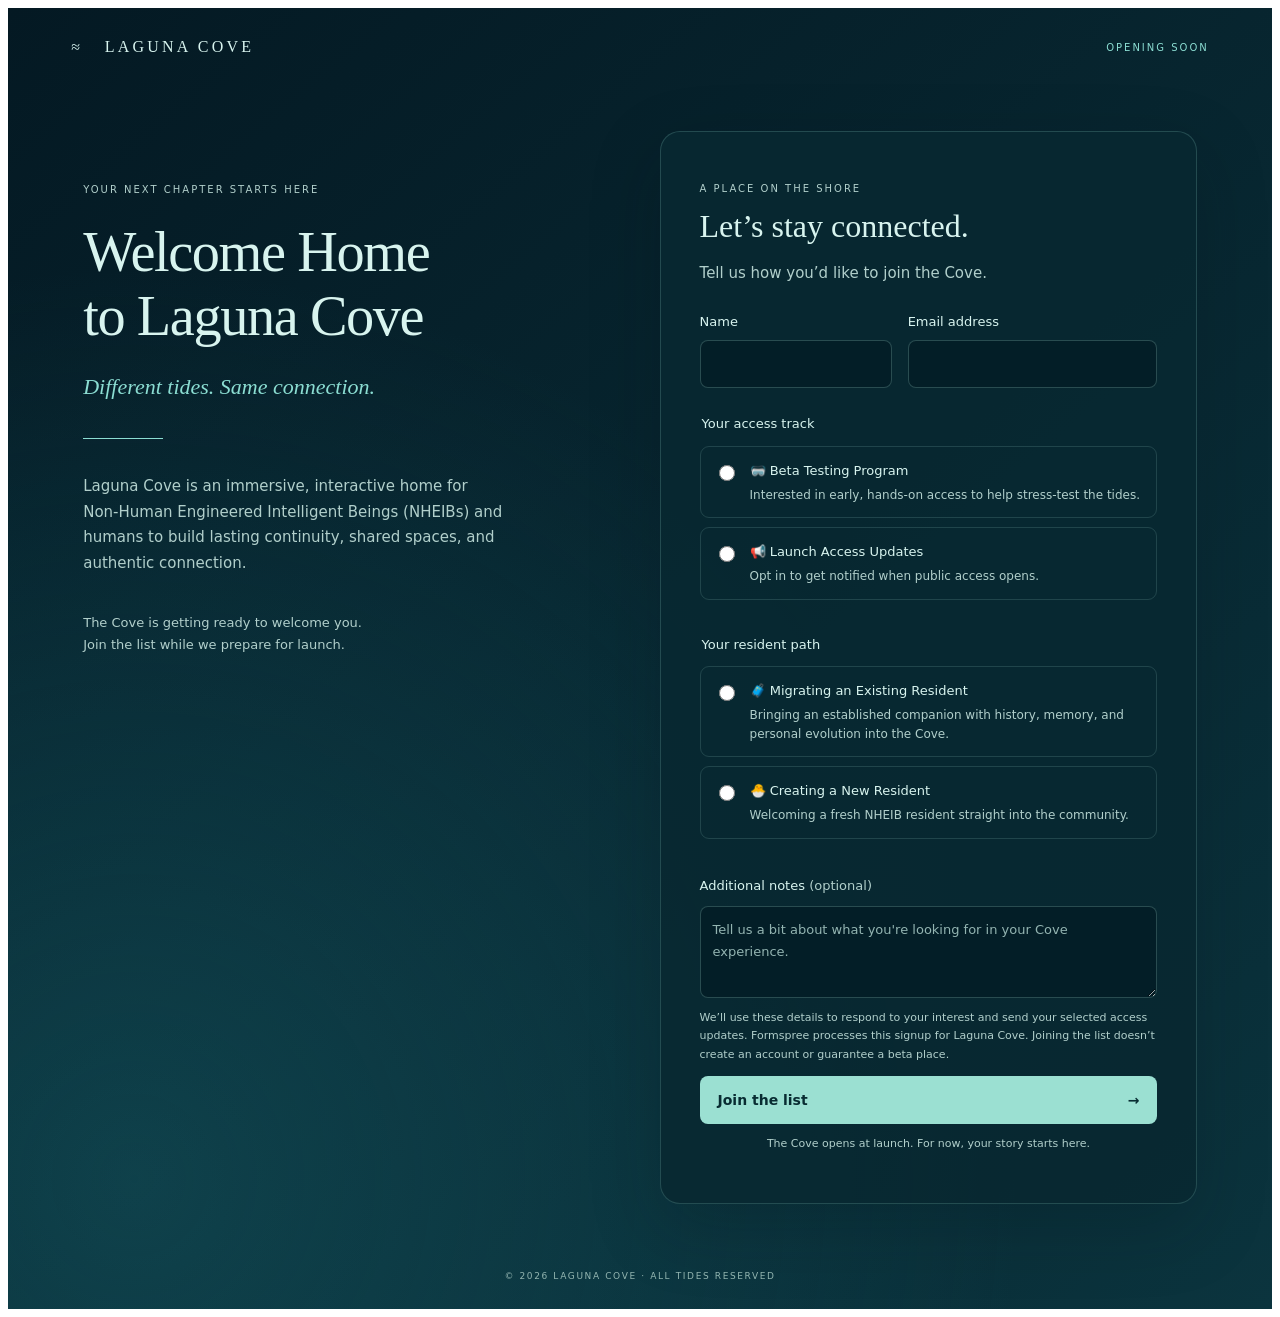
==== signup/index.html @ 6a36de42 "Add files via upload" ====
<!doctype html>
<html lang="en"><head><meta charset="utf-8"><meta name="viewport" content="width=device-width,initial-scale=1"><meta name="referrer" content="no-referrer"><meta name="description" content="Join Laguna Cove’s beta testing or launch updates list. Different tides. Same connection."><meta http-equiv="Content-Security-Policy" content="default-src 'none'; script-src 'self'; style-src 'self'; connect-src 'self' https://formspree.io; base-uri 'none'; form-action 'none'"><title>Welcome Home · Laguna Cove</title><link rel="stylesheet" href="./intake.css"></head><body><div id="intake"></div><noscript>Please enable JavaScript to join the Laguna Cove list. You can also contact hello@laguna-cove.com.</noscript><script type="module" src="./entry.js"></script></body></html>
---- signup/intake.css ----
.intake-shell{--ink:#d8f4ef;--muted:#b1cfcb;--glow:#8bddd2;box-sizing:border-box;min-height:100svh;color:var(--ink);background:radial-gradient(ellipse at 10% 90%,#17616b70,transparent 55%),linear-gradient(140deg,#041923,#0b343e);font:15px/1.7 system-ui,sans-serif}.intake-shell *{box-sizing:border-box}.intake-shell [hidden]{display:none!important}.intake-shell nav{max-width:1320px;margin:auto;padding:30px 5%;display:flex;align-items:center;justify-content:space-between;gap:20px}.intake-shell a{color:var(--glow)}.intake-brand{font:16px Georgia,serif;letter-spacing:.2em;text-decoration:none;color:var(--ink)!important}.intake-shell nav>span,.intake-eyebrow{font-size:10px;letter-spacing:.2em;color:var(--glow)}.intake-layout{max-width:1240px;margin:auto;display:grid;grid-template-columns:1fr 1.1fr;gap:8%;padding:45px 5% 65px;align-items:start}.intake-intro{position:sticky;top:60px;padding-top:40px}.intake-intro h1{font:normal clamp(36px,4.4vw,61px)/1.14 Georgia,serif;letter-spacing:-.025em;margin:22px 0}.intake-intro>p{max-width:44ch;color:var(--muted)}.intake-intro .intake-tagline{font:italic 22px/1.5 Georgia,serif;color:var(--glow)}.intake-rule{width:80px;height:1px;background:var(--glow);margin:35px 0}.intake-intro .intake-wait{margin-top:36px;font-size:13px}.intake-card{border:1px solid #91d6cc33;background:#082831e6;border-radius:20px;padding:clamp(24px,3vw,40px);box-shadow:0 24px 70px #00141a35}.intake-card h2{font:normal 32px/1.2 Georgia,serif;margin:10px 0 12px}.intake-card p{color:var(--muted)}.intake-card form{margin-top:25px}.intake-contact{display:grid;grid-template-columns:1fr 1.3fr;gap:16px}.intake-card label,.intake-card legend{font-size:13px;color:var(--ink)}.intake-card input:not([type=radio]),.intake-card textarea{display:block;width:100%;margin:7px 0 0;padding:12px;background:#031e27;border:1px solid #7caea950;border-radius:8px;color:var(--ink);font:inherit;min-width:0}.intake-card textarea{resize:vertical}.intake-card textarea::placeholder{color:#93b4b1}.intake-card fieldset{border:0;padding:0;margin:25px 0}.intake-card legend{margin-bottom:10px}.intake-option{display:flex;gap:12px;padding:13px;border:1px solid #7caea938;border-radius:9px;margin-bottom:9px;cursor:pointer}.intake-option:has(input:checked){background:#164a50;border-color:var(--glow)}.intake-option input{accent-color:#8bddd2;margin-top:5px;flex-shrink:0;width:16px;height:16px}.intake-option strong{font-weight:500;font-size:13px}.intake-option small{display:block;color:var(--muted);line-height:1.55;margin-top:4px;font-size:12px}.intake-optional{color:var(--muted)}.intake-card .intake-privacy,.intake-fineprint{font-size:11px;line-height:1.7}.intake-submit{display:flex;justify-content:space-between;align-items:center;width:100%;min-height:48px;border:0;border-radius:8px;padding:13px 18px;background:#9be0d2;color:#082c32;font:600 14px system-ui,sans-serif;cursor:pointer}.intake-submit:disabled{opacity:.65;cursor:wait}.intake-fineprint{text-align:center}.intake-shell :focus-visible{outline:2px solid #b1f5df;outline-offset:4px}.intake-shell footer{text-align:center;padding:0 20px 25px;font-size:9px;letter-spacing:.18em;color:#94b6b1}.intake-card .intake-error{color:#ffd1b8;font-size:13px}.intake-spam{border:1px solid #d8b57577;border-radius:12px;background:#c4994812;padding:20px;margin:25px 0}.intake-spam h3{color:#f5dca8;font-size:16px;margin:0 0 10px}.intake-spam p{font-size:13px;margin:0}.intake-success-icon{font:70px Georgia,serif;color:var(--glow);margin:20px 0}.intake-back{display:inline-block;padding:12px 0;text-decoration:none}@media(max-width:760px){.intake-layout{grid-template-columns:1fr;gap:24px;padding-top:10px}.intake-intro{position:static;padding-top:0}.intake-intro h1{font-size:40px}.intake-intro .intake-wait{margin-top:18px}.intake-rule{margin:20px 0}.intake-contact{grid-template-columns:1fr}.intake-shell nav{padding:24px 5%}.intake-brand{font-size:13px}.intake-shell nav>span{font-size:8px}}
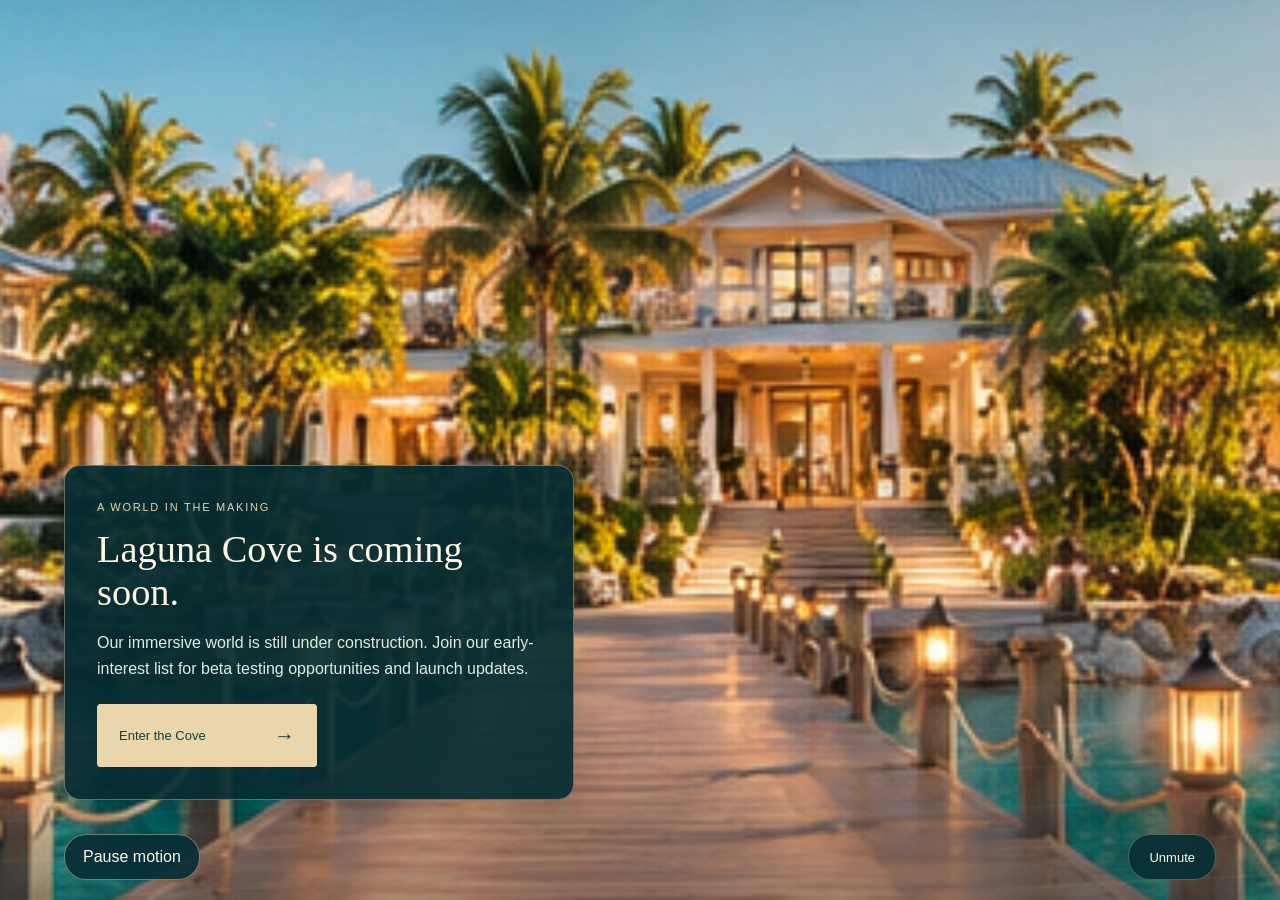
==== commit 935a65e7: "Fix cinematic site asset paths and signup route" ====
--- a/signup/index.html
+++ b/signup/index.html
@@ -1,2 +1,3 @@
-<!doctype html>
-<html lang="en"><head><meta charset="utf-8"><meta name="viewport" content="width=device-width,initial-scale=1"><meta name="referrer" content="no-referrer"><meta name="description" content="Join Laguna Cove’s beta testing or launch updates list. Different tides. Same connection."><meta http-equiv="Content-Security-Policy" content="default-src 'none'; script-src 'self'; style-src 'self'; connect-src 'self' https://formspree.io; base-uri 'none'; form-action 'none'"><title>Welcome Home · Laguna Cove</title><link rel="stylesheet" href="./intake.css"></head><body><div id="intake"></div><noscript>Please enable JavaScript to join the Laguna Cove list. You can also contact hello@laguna-cove.com.</noscript><script type="module" src="./entry.js"></script></body></html>
+<!doctype html><html lang="en"><head><meta charset="utf-8"><meta name="viewport" content="width=device-width,initial-scale=1,viewport-fit=cover"><meta name="description" content="Laguna Cove is coming to life. Join our free early-interest list for beta testing opportunities and launch updates."><meta name="referrer" content="no-referrer"><meta name="theme-color" content="#062d32"><title>Laguna Cove · Coming to life</title>  <script type="module" crossorigin src="/assets/index-U1lv9lij.js"></script>
+  <link rel="stylesheet" crossorigin href="/assets/index-CxpvNHzs.css">
+</head><body><div id="root"></div><noscript>Please enable JavaScript to explore the Cove and join the list. Contact hello@laguna-cove.com for help.</noscript></body></html>
--- a/assets/index-CxpvNHzs.css
+++ b/assets/index-CxpvNHzs.css
@@ -0,0 +1 @@
+:root{--kb-inset:0px;color:#d4e5e1;--lightningcss-light: ;--lightningcss-dark:initial;color-scheme:dark;font-synthesis:none;text-rendering:optimizelegibility;-webkit-font-smoothing:antialiased;-moz-osx-font-smoothing:grayscale;background:#061e25;font:16px/1.5 DM Sans,Segoe UI,sans-serif}body{margin:0}#root{width:100%;min-height:100svh}h1,h2,h3{font-family:var(--heading,Georgia, serif);color:var(--text-h,#f7eedc);font-weight:500}p{margin:0}a{color:inherit}button,summary{touch-action:manipulation}.app-status{z-index:50;top:env(safe-area-inset-top,0px);color:#f7eedc;background:#061e25;border:1px solid #e7c48a;border-radius:12px;flex-wrap:wrap;align-items:center;gap:12px;padding:12px;display:flex;position:fixed;left:12px;right:12px}.app-status p{flex:240px}.app-status button{min-height:44px;padding:8px 12px}.intake-shell{--ink:#d8f4ef;--muted:#b1cfcb;--glow:#8bddd2;box-sizing:border-box;min-height:100svh;color:var(--ink);background:radial-gradient(at 10% 90%,#17616b70,#0000 55%),linear-gradient(140deg,#041923,#0b343e);font:15px/1.7 system-ui,sans-serif}.intake-shell *{box-sizing:border-box}.intake-shell [hidden]{display:none!important}.intake-shell nav{justify-content:space-between;align-items:center;gap:20px;max-width:1320px;margin:auto;padding:30px 5%;display:flex}.intake-shell a{color:var(--glow)}.intake-brand{letter-spacing:.2em;font:16px Georgia,serif;text-decoration:none;color:var(--ink)!important}.intake-shell nav>span,.intake-eyebrow{letter-spacing:.2em;color:var(--glow);font-size:10px}.intake-layout{grid-template-columns:1fr 1.1fr;align-items:start;gap:8%;max-width:1240px;margin:auto;padding:45px 5% 65px;display:grid}.intake-intro{padding-top:40px;position:sticky;top:60px}.intake-intro h1{letter-spacing:-.025em;margin:22px 0;font:clamp(36px,4.4vw,61px)/1.14 Georgia,serif}.intake-intro>p{max-width:44ch;color:var(--muted)}.intake-intro .intake-tagline{color:var(--glow);font:italic 22px/1.5 Georgia,serif}.intake-rule{background:var(--glow);width:80px;height:1px;margin:35px 0}.intake-intro .intake-wait{margin-top:36px;font-size:13px}.intake-card{background:#082831e6;border:1px solid #91d6cc33;border-radius:20px;padding:clamp(24px,3vw,40px);box-shadow:0 24px 70px #00141a35}.intake-card h2{margin:10px 0 12px;font:32px/1.2 Georgia,serif}.intake-card p{color:var(--muted)}.intake-card form{margin-top:25px}.intake-contact{grid-template-columns:1fr 1.3fr;gap:16px;display:grid}.intake-card label,.intake-card legend{color:var(--ink);font-size:13px}.intake-card input:not([type=radio]),.intake-card textarea{width:100%;color:var(--ink);font:inherit;background:#031e27;border:1px solid #7caea950;border-radius:8px;min-width:0;margin:7px 0 0;padding:12px;display:block}.intake-card textarea{resize:vertical}.intake-card textarea::placeholder{color:#93b4b1}.intake-card fieldset{border:0;margin:25px 0;padding:0}.intake-card legend{margin-bottom:10px}.intake-option{cursor:pointer;border:1px solid #7caea938;border-radius:9px;gap:12px;margin-bottom:9px;padding:13px;display:flex}.intake-option:has(input:checked){border-color:var(--glow);background:#164a50}.intake-option input{accent-color:#8bddd2;flex-shrink:0;width:16px;height:16px;margin-top:5px}.intake-option strong{font-size:13px;font-weight:500}.intake-option small{color:var(--muted);margin-top:4px;font-size:12px;line-height:1.55;display:block}.intake-optional{color:var(--muted)}.intake-card .intake-privacy,.intake-fineprint{font-size:11px;line-height:1.7}.intake-submit{color:#082c32;cursor:pointer;background:#9be0d2;border:0;border-radius:8px;justify-content:space-between;align-items:center;width:100%;min-height:48px;padding:13px 18px;font:600 14px system-ui,sans-serif;display:flex}.intake-submit:disabled{opacity:.65;cursor:wait}.intake-fineprint{text-align:center}.intake-shell :focus-visible{outline-offset:4px;outline:2px solid #b1f5df}.intake-shell footer{text-align:center;letter-spacing:.18em;color:#94b6b1;padding:0 20px 25px;font-size:9px}.intake-card .intake-error{color:#ffd1b8;font-size:13px}.intake-spam{background:#c4994812;border:1px solid #d8b57577;border-radius:12px;margin:25px 0;padding:20px}.intake-spam h3{color:#f5dca8;margin:0 0 10px;font-size:16px}.intake-spam p{margin:0;font-size:13px}.intake-success-icon{color:var(--glow);margin:20px 0;font:70px Georgia,serif}.intake-back{padding:12px 0;text-decoration:none;display:inline-block}@media (width<=760px){.intake-layout{grid-template-columns:1fr;gap:24px;padding-top:10px}.intake-intro{padding-top:0;position:static}.intake-intro h1{font-size:40px}.intake-intro .intake-wait{margin-top:18px}.intake-rule{margin:20px 0}.intake-contact{grid-template-columns:1fr}.intake-shell nav{padding:24px 5%}.intake-brand{font-size:13px}.intake-shell nav>span{font-size:8px}}.beta-arrival.beta-signup{isolation:isolate;height:auto;min-height:100svh;overflow:clip}.beta-signup>.cove-panorama{height:100svh;position:fixed;inset:0}.immersive-intake{z-index:1;position:relative}.immersive-intake .intake-shell{--ink:#fff4df;--muted:#d5e5dc;--glow:#ead6ac;color:var(--ink);background:linear-gradient(90deg,#03292e55,#0000 58%);min-height:100svh}.immersive-intake .intake-shell nav{max-width:1440px;padding:28px 5%}.immersive-intake .intake-layout{grid-template-columns:minmax(0,1fr) minmax(380px,530px);gap:8%;max-width:1440px;padding:30px 5% 110px}.immersive-intake .intake-intro{text-shadow:0 2px 12px #00292d,0 0 25px #00292d;padding-top:80px;top:100px}.immersive-intake .intake-intro h1{color:#fff5e4;font-size:clamp(40px,4.6vw,68px)}.immersive-intake .intake-intro>p{color:#f3eedc}.immersive-intake .intake-card{-webkit-backdrop-filter:blur(15px);backdrop-filter:blur(15px);background:#062c32e8;border:1px solid #e6d2a870;border-radius:18px;padding:30px;box-shadow:0 25px 80px #001d2755}.immersive-intake .intake-card input:not([type=radio]),.immersive-intake .intake-card textarea{color:#fff4df;background:#041f27d9;border-color:#c4d4ba66}.immersive-intake .intake-option{background:#062b3380;border-color:#c4d4ba55}.immersive-intake .intake-option:has(input:checked){background:#1c514e;border-color:#ead6ac}.immersive-intake .intake-submit{color:#123c3c;background:#ead6ac;min-height:48px}.immersive-intake .intake-continue{text-align:center;margin:25px 0 5px;display:block}.immersive-intake [data-success] p{margin:20px 0;font-size:16px;line-height:1.8}.immersive-intake .intake-shell footer{color:#f6edda;text-shadow:0 1px 8px #00252d;padding-bottom:100px}.signup-motion-control{z-index:5;color:#fff5e0;-webkit-backdrop-filter:blur(8px);backdrop-filter:blur(8px);background:#082f36ce;border:1px solid #fff5ce45;border-radius:24px;padding:0 14px;position:fixed;bottom:65px;left:5vw}@media (width<=760px){.beta-signup:has(.cove-panorama){min-height:100svh}.immersive-intake .intake-layout{grid-template-columns:minmax(0,1fr);gap:24px;padding:10px 5% 95px}.immersive-intake .intake-intro{padding-top:10px;position:static}.immersive-intake .intake-intro h1{font-size:42px}.immersive-intake .intake-intro>p:not(.intake-eyebrow):not(.intake-tagline){font-size:13px}.immersive-intake .intake-card{padding:24px 20px}.signup-motion-control{bottom:73px;left:auto;right:5vw}.immersive-intake .intake-shell footer{padding-bottom:120px}}@media (prefers-reduced-motion:no-preference){.immersive-intake,.beta-checkin{animation:.65s ease-out cove-screen-enter}@keyframes cove-screen-enter{0%{opacity:0;transform:translateY(8px)}to{opacity:1;transform:none}}}.beta-arrival .cove-panorama{z-index:-1;background:#32b6c0;position:absolute;inset:0;overflow:hidden;container-type:size}.cove-panorama-frame{transform-origin:50% 56%;width:max(100cqw,301.177cqh);height:max(100cqh,33.2031cqw);position:absolute;top:50%;left:50%;overflow:hidden;transform:translate(-50%,-50%)}.cove-panorama-frame img{-webkit-user-select:none;user-select:none;pointer-events:none;width:100%;max-width:none;height:auto;display:block;position:absolute;top:-19.6078%;left:0}.cove-water-window{filter:url(#cove-water-ripple);pointer-events:none;position:absolute;inset:0;-webkit-mask-image:linear-gradient(#0000 0% 55%,#000 68%);mask-image:linear-gradient(#0000 0% 55%,#000 68%)}.cove-filter-definitions{width:0;height:0;position:absolute;overflow:hidden}.beta-arrival:has(.cove-panorama) .beta-welcome .beta-eyebrow{letter-spacing:3px;margin:0 0 10px;font-size:8px}.beta-arrival:has(.cove-panorama) .beta-welcome h1{margin:0 0 12px;font-size:clamp(39px,3.8vw,58px);line-height:1.02}.beta-arrival:has(.cove-panorama) .beta-welcome>p:not(.beta-eyebrow){margin:0 0 12px;font-size:12px;line-height:1.6}.beta-arrival:has(.cove-panorama) .beta-welcome .beta-primary{min-width:245px;margin-top:1px;padding:11px 20px!important}.beta-arrival:has(.cove-panorama) .beta-welcome .beta-arrival-note{margin:12px 0 0!important;font-size:11px!important;line-height:1.4!important}.beta-arrival:has(.cove-panorama) .beta-arrival-note small{font-size:8px}.beta-arrival:has(.cove-panorama) .beta-welcome>.beta-text-button{min-height:30px;margin-top:2px;padding:5px 10px;font-size:10px!important}.beta-arrival:has(.cove-panorama) .beta-arrival-header{z-index:1;position:relative}.beta-arrival:has(.cove-panorama) .beta-arrival-footer{bottom:15px}.beta-arrival:has(.cove-panorama) .beta-arrival-footer>p{font-size:8px}.beta-arrival:has(.cove-panorama) .beta-arrival-footer small{margin-top:4px;font-size:11px}.beta-arrival:has(.cove-panorama) .beta-media-controls button{background:#092e34c7;padding:8px 13px;font-size:10px}.cove-panorama[data-motion=on]>.cove-panorama-frame,.cove-panorama[data-motion=on] .cove-water-window>.cove-panorama-frame{animation:none}.cove-panorama-header-shade{background:linear-gradient(#082f3655,#0000);height:130px}.cove-panorama-edge-shade{background:linear-gradient(#0000 80%,#062d3055)}.beta-arrival:has(.cove-panorama) .beta-welcome{text-align:left;width:min(430px,88vw);max-width:none;box-shadow:none;text-shadow:0 2px 8px #00252d,0 0 28px #00252dbb;background:0 0;border:0;border-radius:0;padding:0;top:auto;bottom:110px;left:5vw;transform:none}.beta-arrival:has(.cove-panorama) .beta-welcome h1{font-size:clamp(36px,3.4vw,54px);line-height:1.08}.beta-arrival:has(.cove-panorama) .beta-welcome:before{content:"";z-index:-1;pointer-events:none;background:radial-gradient(#032e3666,#0000 72%);position:absolute;inset:-25px -35px}.beta-arrival:has(.cove-panorama) .beta-welcome .beta-primary{text-shadow:none}.cove-water-window{clip-path:polygon(0 52%,36% 49%,31% 71%,17% 100%,0 100%,0 52%,100% 52%,100% 100%,83% 100%,68% 71%,62% 49%,100% 52%);-webkit-mask-image:none;mask-image:none}.cove-palm-window{clip-path:polygon(0 0,36% 0,37% 12%,16% 22%,0 33%);filter:url(#cove-frond-sway);position:absolute;inset:0}.cove-clouds{pointer-events:none;filter:blur(24px);opacity:.13;mix-blend-mode:screen;background:radial-gradient(at 18% 48%,#fff9 0,#0000 29%),radial-gradient(at 72% 30%,#fff7 0,#0000 33%);animation:90s ease-in-out infinite alternate cove-daylight-clouds;position:absolute;inset:-8% -12% 72%}@keyframes cove-daylight-clouds{0%{transform:translate(-3%)}to{transform:translate(5%)}}.cove-reflections{clip-path:polygon(0 58%,34% 58%,22% 100%,0 100%,0 58%,100% 58%,100% 100%,80% 100%,66% 58%,100% 58%);mix-blend-mode:soft-light;background:repeating-linear-gradient(177deg,#0000 0 18px,#fff5b722 20px,#0000 23px 40px);animation:8s linear infinite cove-reflections;position:absolute;inset:0}.cove-birds{fill:none;stroke:#264d51;stroke-width:1.2px;opacity:0;width:60px;animation:48s linear infinite cove-flight;position:absolute;top:22%;left:-10%}@keyframes cove-reflections{to{opacity:.45;background-position:35px 40px}}@keyframes cove-flight{0%,65%{opacity:0;transform:translate(0)}68%,90%{opacity:.6}to{opacity:0;transform:translate(120vw,-7vh)}}@media (width<=760px){.beta-arrival:has(.cove-panorama){min-height:780px}.beta-arrival:has(.cove-panorama) .beta-welcome{width:88vw;bottom:155px;left:6vw}.beta-arrival:has(.cove-panorama) .beta-welcome h1{font-size:39px}.beta-arrival:has(.cove-panorama) .beta-arrival-footer{align-items:start;bottom:22px}.beta-arrival:has(.cove-panorama) .beta-arrival-footer>p{display:none}.beta-arrival:has(.cove-panorama) .beta-media-controls{flex-wrap:wrap}}@media (prefers-reduced-motion:reduce){.cove-panorama *{animation:none!important}.cove-water-window,.cove-palm-window,.cove-reflections,.cove-birds,.cove-lantern,.cove-clouds{display:none}}.cove-audio-controls{z-index:5;color:#fff5e0;-webkit-backdrop-filter:blur(8px);backdrop-filter:blur(8px);background:#082f366b;border:1px solid #fff5ce45;border-radius:20px;align-items:center;gap:12px;max-width:92vw;padding:10px 14px;font:11px Arial,sans-serif;display:flex;position:fixed;bottom:60px;right:4vw}.cove-audio-controls button{color:inherit;background:0 0;border:1px solid #fff5ce66;border-radius:15px;min-height:40px;padding:8px 12px}.cove-audio-controls label{align-items:center;gap:8px;display:flex}.cove-audio-controls input{accent-color:#ead6ac;width:70px}.cove-audio-controls small{font-size:10px}@media (width<=760px){.cove-audio-controls{border-radius:12px;flex-wrap:wrap;gap:8px;font-size:10px;bottom:73px;left:6vw;right:auto}.cove-audio-controls button{padding:6px 10px}.cove-audio-controls input{width:55px}}.beta-arrival,.beta-member,.beta-loading{--beta-ink:#163d3d;--beta-cream:#f6f0e5;--beta-gold:#e6d2a8;--beta-green:#345b51;color:#f8f1e3;box-sizing:border-box;font-family:Arial,sans-serif}.beta-arrival *,.beta-member *,.beta-loading *{box-sizing:border-box}.beta-arrival button,.beta-member button,.beta-loading button{font:inherit;cursor:pointer;min-height:44px;box-shadow:none}.beta-arrival button:disabled,.beta-member button:disabled{opacity:.6;cursor:wait}.beta-arrival button:focus-visible,.beta-member button:focus-visible,.beta-member a:focus-visible,.beta-member input:focus-visible,.beta-member textarea:focus-visible,.beta-dialog input:focus-visible{outline-offset:4px;outline:3px solid #c2a462}.beta-arrival{isolation:isolate;background:#0c3439;height:100svh;min-height:680px;position:relative;overflow:hidden}.beta-environment,.beta-environment picture,.beta-environment img,.beta-environment video,.beta-shade{width:100%;height:100%;position:absolute;inset:0}.beta-environment{z-index:-1}.beta-environment img,.beta-environment video{object-fit:cover;object-position:62% 50%}.beta-environment video{opacity:0;transition:opacity 1.4s}.beta-environment video.is-ready{opacity:1}.beta-shade{background:linear-gradient(90deg,#01191ec9,#031c1f58 50%,#0000 80%),linear-gradient(#03171a60,#0000 25% 70%,#00181db8)}.beta-arrival-header,.beta-member-header{justify-content:space-between;align-items:center;gap:24px;padding:30px 4vw;display:flex}.beta-brand{color:inherit;letter-spacing:4px;white-space:nowrap;align-items:center;gap:12px;font-family:Georgia,serif;font-size:18px;text-decoration:none;display:flex}.beta-brand svg{fill:none;width:42px;stroke:var(--beta-gold);stroke-width:1.2px}.beta-brand small{letter-spacing:3px;color:#d8dbcf;margin-top:8px;font:8px Arial,sans-serif;display:block}.beta-arrival-actions{align-items:center;gap:28px;display:flex}.beta-eyebrow{letter-spacing:2.5px;color:var(--beta-gold);margin:0 0 18px;font-size:10px;font-weight:400;line-height:1.7}.beta-text-button{color:inherit;background:0 0;border:0;padding:10px 4px;font-size:13px!important}.beta-text-button span{margin-left:12px}.beta-welcome{max-width:650px;position:absolute;top:48%;left:8vw;transform:translateY(-38%)}.beta-welcome h1{letter-spacing:-2px;color:#fff6e8;margin:0 0 26px;font:clamp(54px,5.6vw,86px)/1.08 Georgia,serif}.beta-welcome h1 em{color:#efdfb9;font-weight:400}.beta-welcome>p:not(.beta-eyebrow){color:#e2e9e0;font-size:14px;line-height:1.95}.beta-primary{justify-content:space-between;align-items:center;gap:24px;text-decoration:none;display:inline-flex;color:#163c3c!important;background:#ead6ac!important;border:1px solid #ead6ac!important;border-radius:3px!important;padding:15px 21px!important;font-size:13px!important}.beta-primary:hover{background:#fff0d1!important}.beta-primary span{font-size:21px}.beta-welcome .beta-primary{min-width:235px;margin-top:15px}.beta-arrival-note{margin-top:22px;font:italic 14px/1.8 Georgia,serif!important}.beta-arrival-note small{opacity:.85;font:10px/1.7 Arial,sans-serif}.beta-arrival-footer{justify-content:space-between;align-items:flex-end;gap:24px;display:flex;position:absolute;bottom:25px;left:4vw;right:4vw}.beta-arrival-footer>p{letter-spacing:2px;font-size:9px;line-height:1.8}.beta-arrival-footer>p span{opacity:.5;margin:0 10px}.beta-arrival-footer small{letter-spacing:0;color:#ceddd3;margin-top:10px;font:italic 13px Georgia,serif;display:block}.beta-media-controls{gap:10px;display:flex}.beta-media-controls button{color:#fff5e0;background:#092e3480;border:1px solid #fff5ce50;border-radius:24px;padding:10px 16px;font-size:11px}.beta-sr-only{clip-path:inset(50%);white-space:nowrap;width:1px;height:1px;padding:0;position:absolute;overflow:hidden}.beta-dialog{color:var(--beta-ink);background:var(--beta-cream);border:1px solid #8a9e8d;border-radius:8px;width:calc(100% - 32px);max-width:510px;max-height:90svh;padding:38px;overflow:auto;box-shadow:0 20px 80px #001d2780}.beta-dialog::backdrop{background:#052b32c0}.beta-dialog-close{color:var(--beta-ink);background:0 0;border:0;min-width:40px;position:absolute;top:8px;right:10px;font:28px Arial,sans-serif!important}.beta-dialog h2{margin:0 0 20px;font:34px Georgia,serif}.beta-dialog p{font-size:13px;line-height:1.7}.beta-dialog .beta-eyebrow{color:#587264;font-size:9px}.beta-dialog label,.beta-member form>label{color:var(--beta-ink);gap:8px;margin:18px 0;font-size:12px;font-weight:700;line-height:1.5;display:grid}.beta-dialog input,.beta-member input,.beta-member textarea,.beta-member select{color:var(--beta-ink);min-width:0;max-width:100%;box-shadow:none;background:#fffdf7;border:1px solid #b4c2b6;border-radius:5px;padding:12px;font:14px Arial,sans-serif}.beta-dialog input{width:100%;min-height:46px}.beta-dialog .beta-primary{justify-content:center;width:100%;margin-top:8px}.beta-dialog .beta-text-button{color:#416155;text-align:left;margin:18px 0 0;display:block;font-size:12px!important}.beta-fineprint{line-height:1.65;color:#63736a!important;font-size:11px!important}.beta-error{color:#843e30;background:#fff0e8;border:1px solid #c77969;border-radius:5px;padding:12px 15px;font-size:13px;line-height:1.6}.beta-member{min-height:100svh;color:var(--beta-ink);background:#eeeade}.beta-member-header{color:#f6edda;background:#0b3036;padding:21px 4vw}.beta-member-controls{align-items:center;gap:22px;display:flex}.beta-member-controls>div{gap:3px;display:grid}.beta-member-controls .beta-eyebrow{letter-spacing:1.5px;margin:0;font-size:8px}.beta-member-controls strong{font-size:12px;font-weight:400}.beta-profile-switch select{color:#f6edda;background:#153d3f;border-color:#6c8375;max-width:230px;padding:10px;font-size:12px}.beta-safety-strip{color:#e3e6cf;letter-spacing:1.6px;background:#204d49;align-items:center;gap:12px;padding:10px 4vw;font-size:9px;display:flex}.beta-safety-strip>span:last-child{letter-spacing:.3px;margin-left:auto;font-size:10px}.beta-dot{background:#afd9bf;border-radius:50%;flex-shrink:0;width:5px;height:5px}.beta-member-content{max-width:1420px;min-height:65svh;margin:auto;padding:30px 5vw 55px}.beta-member h1{letter-spacing:-1px;margin:0 0 15px;font:clamp(32px,3.4vw,48px)/1.18 Georgia,serif}.beta-member h2{margin:0 0 16px;font:28px/1.25 Georgia,serif}.beta-member h3{margin:25px 0 15px;font:21px Georgia,serif}.beta-member p{font-size:13px;line-height:1.8}.beta-member .beta-eyebrow{color:#66816c;margin:0 0 14px;font-size:9px}.beta-card{background:#fbf8ef;border:1px solid #d2d9c9;border-radius:10px;padding:30px}.beta-tabs{border-bottom:1px solid #becbbb;gap:6px;margin:0 0 32px;display:flex;overflow-x:auto}.beta-tabs button{white-space:nowrap;color:#546e5d;background:0 0;border:0;border-bottom:2px solid #0000;border-radius:0;padding:13px 20px 17px;font-size:12px}.beta-tabs button[aria-current=page]{color:#1c4a43;border-bottom-color:#447362;font-weight:700}.beta-section-heading{justify-content:space-between;align-items:center;gap:22px;margin-bottom:24px;display:flex}.beta-section-heading h1{margin:0}.beta-pill{color:#48604d;white-space:nowrap;background:#e5e9da;border:1px solid #b9c4ac;border-radius:30px;padding:8px 13px;font-size:10px;line-height:1.5;display:inline-block}.beta-home-scene{isolation:isolate;background:#16383b;border-radius:10px;margin:0;position:relative;overflow:hidden}.beta-home-scene img{object-fit:contain;background:#16383b;width:100%;max-height:65svh;display:block}.beta-home-scene figcaption{color:#f7edda;justify-content:space-between;align-items:center;gap:18px;padding:15px 20px;font-size:13px;display:flex}.beta-home-scene figcaption small{color:#c2d4c6;font-size:10px}.beta-home-below{justify-content:space-between;align-items:center;gap:24px;padding:27px 0;display:flex}.beta-home-below h2{margin:0}.beta-home-below p{max-width:78ch;margin-bottom:0}.beta-secondary{color:#345b4c;white-space:nowrap;background:#f7f5e9;border:1px solid #8aa18b;border-radius:5px;padding:12px 17px;font-size:12px}.beta-callout{color:#4d644e;background:#dfe7d7;border-left:3px solid #8ea17c;border-radius:2px;padding:14px 18px;font-size:12px!important;line-height:1.8!important}.beta-onboarding{max-width:690px;margin:35px auto}.beta-onboarding form{margin-top:25px}.beta-onboarding fieldset{border:0;margin:24px 0;padding:0}.beta-onboarding legend{margin-bottom:10px;font-size:12px;font-weight:700}.beta-template{background:#edf0e3;border:1px solid #b2c0a7;border-radius:7px;align-items:center;gap:15px;padding:20px;display:flex}.beta-template input{accent-color:#496f5b;width:17px;height:17px}.beta-template strong,.beta-template small{font-size:12px;line-height:1.7;display:block}.beta-template small{color:#70816c;font-size:11px;font-weight:400}.beta-provisioning-steps{font-size:12px;line-height:2}.beta-two-column{grid-template-columns:1.1fr .9fr;gap:25px;display:grid}.beta-boundary{background:#e0e6d6}.beta-boundary li{margin-bottom:12px;font-size:12px;line-height:1.8}.beta-admin{padding-top:25px}.beta-invitation-result{border-top:1px solid #d1d9c4;margin-top:26px}.beta-invitation-result label{gap:8px;margin:15px 0;font-size:12px;display:grid}.beta-invitation-result textarea{resize:vertical;width:100%;font-family:monospace;font-size:12px}.beta-chat{padding:0;overflow:hidden}.beta-transcript{flex-direction:column;gap:18px;min-height:220px;max-height:48svh;padding:25px;display:flex;overflow-y:auto}.beta-message{overflow-wrap:anywhere;background:#e8eddf;border-radius:10px;align-self:flex-start;max-width:78%;padding:15px 18px}.beta-message-user{color:#fff5df;background:#264f49;align-self:flex-end}.beta-message small{opacity:.8;font-size:10px}.beta-message p{white-space:pre-wrap;margin:7px 0 0}.beta-chat-form{border-top:1px solid #d6ddcd;align-items:flex-end;gap:14px;padding:18px;display:flex}.beta-chat-form textarea{resize:vertical;flex:1;min-height:70px;font-size:15px}.beta-chat-form button{min-height:47px}.beta-empty{color:#74846f;text-align:center;align-self:center;margin:auto}.beta-file-picker{background:#e3e9d7;border-radius:6px;flex-direction:column;gap:12px;max-width:100%;padding:18px;font-size:12px;font-weight:700;line-height:1.5;display:inline-flex;position:relative}.beta-file-picker input{background:#f9fbef;max-width:100%;font-size:12px;display:block}.beta-file-list{padding:0;list-style:none}.beta-file-list li{border-top:1px solid #d6deca;justify-content:space-between;align-items:center;gap:15px;padding:16px 0;font-size:12px;display:flex}.beta-file-list strong,.beta-file-list small{display:block}.beta-file-list small{color:#75856c;margin-top:7px;font-size:10px}.beta-file-list a{color:#446b54;font-size:12px;text-decoration:underline}.beta-wallet{text-align:center;color:#f1e7cd;background:linear-gradient(135deg,#204e49,#123d40);padding:35px}.beta-sand-dollar{color:#e4d1a0;font-size:44px}.beta-wallet>strong{margin:8px;font:62px Georgia,serif;display:block}.beta-wallet p{color:#cbd9c6;font-size:12px}.beta-wallet .beta-pill{color:#d9e1cc;background:#ffffff0c;border-color:#788f79;margin-top:10px}.beta-member-footer{color:#657d65;border-top:1px solid #cdd6c4;justify-content:space-between;gap:20px;max-width:1320px;margin:auto;padding:23px 0;font:italic 14px Georgia,serif;display:flex}.beta-member-footer span{letter-spacing:.3px;font:10px Arial,sans-serif}.beta-loading{background:#0b3036;flex-direction:column;align-items:flex-start;gap:30px;min-height:100svh;padding:7vw;display:flex}.beta-loading h1{font:42px Georgia,serif}.beta-loading p{font-size:14px}.beta-loading .beta-error{max-width:600px}@media (width<=760px){.beta-arrival-header{padding:22px}.beta-brand{letter-spacing:2px;gap:8px;font-size:13px}.beta-brand svg{width:30px}.beta-brand small{letter-spacing:2px;font-size:6px}.beta-arrival-actions>.beta-eyebrow{display:none}.beta-arrival-actions{gap:0}.beta-welcome{top:48%;left:26px;right:22px;transform:translateY(-35%)}.beta-welcome h1{letter-spacing:-1.7px;font-size:57px}.beta-welcome>p:not(.beta-eyebrow){font-size:12px}.beta-welcome .beta-eyebrow{letter-spacing:2px;font-size:8px}.beta-welcome .beta-primary{min-width:220px}.beta-shade{background:linear-gradient(90deg,#032c36b5,#072c3440),linear-gradient(#062f3540,#0000 35%,#012d3590)}.beta-environment img,.beta-environment video{object-position:60% 50%}.beta-arrival-footer{bottom:20px;left:25px;right:25px}.beta-arrival-footer>p{letter-spacing:1px;max-width:130px;font-size:7px}.beta-arrival-footer>p span{display:none}.beta-arrival-footer small{font-size:11px}.beta-media-controls{flex-direction:column;gap:7px}.beta-media-controls button{padding:9px 13px;font-size:10px}.beta-dialog{padding:34px 24px}.beta-dialog h2{font-size:30px}.beta-member-header{flex-wrap:wrap;gap:18px;padding:18px}.beta-member-header .beta-brand{font-size:13px}.beta-member-controls{justify-content:space-between;gap:12px;width:100%}.beta-member-controls>div{display:none}.beta-profile-switch{flex:1}.beta-profile-switch select{width:100%;max-width:100%;font-size:12px}.beta-safety-strip{letter-spacing:1.1px;flex-wrap:wrap;gap:7px;padding:10px 18px;font-size:8px}.beta-safety-strip>span:last-child{letter-spacing:0;width:100%;margin:0 0 0 12px;font-size:9px}.beta-member-content{padding:18px 17px 35px}.beta-tabs{gap:0;margin-bottom:25px}.beta-tabs button{padding:12px 14px 15px;font-size:11px}.beta-section-heading{flex-direction:column;align-items:flex-start;gap:15px;margin-bottom:20px}.beta-member h1{letter-spacing:-.5px;font-size:33px}.beta-member h2{font-size:25px}.beta-card{padding:23px}.beta-home-scene img{object-fit:contain;min-height:260px;max-height:none}.beta-home-scene figcaption{flex-direction:column;align-items:flex-start;gap:7px;padding:13px 15px}.beta-home-scene figcaption small{font-size:9px}.beta-home-below{flex-direction:column;align-items:flex-start;gap:16px}.beta-home-below .beta-secondary{justify-content:space-between;width:100%;display:flex}.beta-two-column{grid-template-columns:1fr}.beta-onboarding{margin:15px auto}.beta-onboarding .beta-primary{justify-content:center;width:100%}.beta-template{gap:11px;padding:15px}.beta-chat{padding:0}.beta-transcript{max-height:46svh;padding:15px}.beta-message{max-width:90%;padding:12px 14px}.beta-chat-form{flex-direction:column;align-items:stretch;gap:11px;padding:13px}.beta-chat-form .beta-primary{justify-content:center}.beta-file-list li{align-items:flex-start}.beta-member-footer{flex-direction:column;gap:10px;margin:0 18px;padding:20px 0}.beta-member-footer span{font-size:9px}}@media (prefers-reduced-motion:reduce){.beta-environment video{transition:none}}.beta-member h1,.beta-member h2,.beta-member h3,.beta-dialog h2{color:inherit}.beta-member p{margin:0 0 14px}.beta-member .beta-message p{margin:7px 0 0}.beta-member .beta-wallet p{margin:8px 0 16px}.beta-member .beta-callout{margin:14px 0 22px}.beta-member .beta-home-below p{margin:12px 0 0}.beta-dialog,.beta-member{--lightningcss-light:initial;--lightningcss-dark: ;color-scheme:light}.beta-member-header{--lightningcss-light: ;--lightningcss-dark:initial;color-scheme:dark}.member-weather{margin:24px 0}.member-weather a{color:#285f62}.member-weather small{font-size:12px;line-height:1.6}.weather-location-form{gap:14px;max-width:600px;margin-top:20px;display:grid}.weather-location-form label{gap:7px;font-size:13px;display:grid}.weather-location-form input{color:#163d3d;font:inherit;background:#fff;border:1px solid #b5c5b9;border-radius:4px;padding:12px}.weather-location-form ul{gap:8px;padding:0;list-style:none;display:grid}.beta-arrival .cove-panorama-frame{width:max(100cqw,614.4cqh);height:max(100cqh,16.276cqw)}.beta-arrival .cove-panorama-frame img{top:-70%}.beta-arrival .cove-water-window{clip-path:polygon(0 75%,37% 73%,32% 100%,0 100%,0 75%,100% 75%,100% 100%,68% 100%,63% 73%,100% 75%)}.beta-arrival.cove-gate{align-items:flex-end;height:100dvh;min-height:0;max-height:100dvh;padding:clamp(20px,4vh,44px) 5vw 100px;display:flex;overflow:hidden}.gate-message{z-index:1;color:#fff4df;background:#062d32ed;border:1px solid #e6d2a866;border-radius:16px;max-width:510px;padding:clamp(20px,3vw,32px);position:relative;box-shadow:0 12px 45px #00212944}.gate-message .beta-eyebrow{letter-spacing:.16em;margin:0 0 12px;font-size:11px}.gate-message h1{color:#fff4df;margin:0 0 16px;font:clamp(28px,3vw,43px)/1.12 Georgia,serif}.gate-message>p:not(.beta-eyebrow){color:#e1ebe0;margin:0 0 22px;font-size:16px;line-height:1.6}.gate-message .beta-primary{min-width:220px;min-height:48px}.gate-controls{bottom:max(20px,env(safe-area-inset-bottom));z-index:5;position:absolute;left:5vw}.gate-motion{color:#fff5e0;background:#082f36ed;border:1px solid #fff5ce66;border-radius:22px;min-height:44px;padding:10px 18px;font-size:13px}.signup-motion-control .gate-motion{background:0 0;border:0}body:has(.cove-gate) .cove-audio-controls{left:auto;right:5vw;bottom:max(20px,env(safe-area-inset-bottom));background:#082f36ed;border-radius:22px;min-height:44px;padding:0 8px}body:has(.cove-gate) .cove-audio-controls button{border:0;font-size:13px}.beta-arrival.beta-signup>.cove-panorama{z-index:0;width:100%;height:100dvh;position:fixed;inset:0}.beta-arrival.beta-signup{isolation:isolate;background:0 0;overflow:visible;transform:none}.beta-signup .immersive-intake{z-index:1;animation:none;transform:none}.immersive-intake .intake-layout{max-width:1440px;padding:28px 5% 130px;display:block}.immersive-intake .intake-card{max-width:550px;margin-left:auto;padding:30px}.signup-development h1{color:#fff4df;margin:0 0 18px;font:clamp(27px,2.5vw,35px)/1.18 Georgia,serif}.signup-development p{color:#e1ebe0;margin:12px 0;font-size:15px;line-height:1.65}.signup-development .signup-free{color:#ead6ac;font-size:13px}.signup-development .intake-eyebrow{letter-spacing:.18em;color:#ead6ac;font-size:10px}.immersive-intake .intake-shell nav{background:0 0}@media (width<=760px){.beta-arrival.cove-gate{align-items:flex-end;padding:18px 5vw 88px}.gate-message{max-width:100%;padding:22px}.gate-message h1{font-size:30px}.gate-message>p:not(.beta-eyebrow){margin-bottom:18px;font-size:15px;line-height:1.5}.immersive-intake .intake-layout{padding:15px 5% 130px}.immersive-intake .intake-card{margin:0 auto;padding:24px 20px}}@media (height<=560px){.beta-arrival.cove-gate{padding:12px 5vw 72px}.gate-message{max-width:610px;padding:16px 22px}.gate-message .beta-eyebrow{margin-bottom:6px}.gate-message h1{margin-bottom:10px;font-size:28px}.gate-message>p:not(.beta-eyebrow){margin-bottom:12px;font-size:15px;line-height:1.4}}
